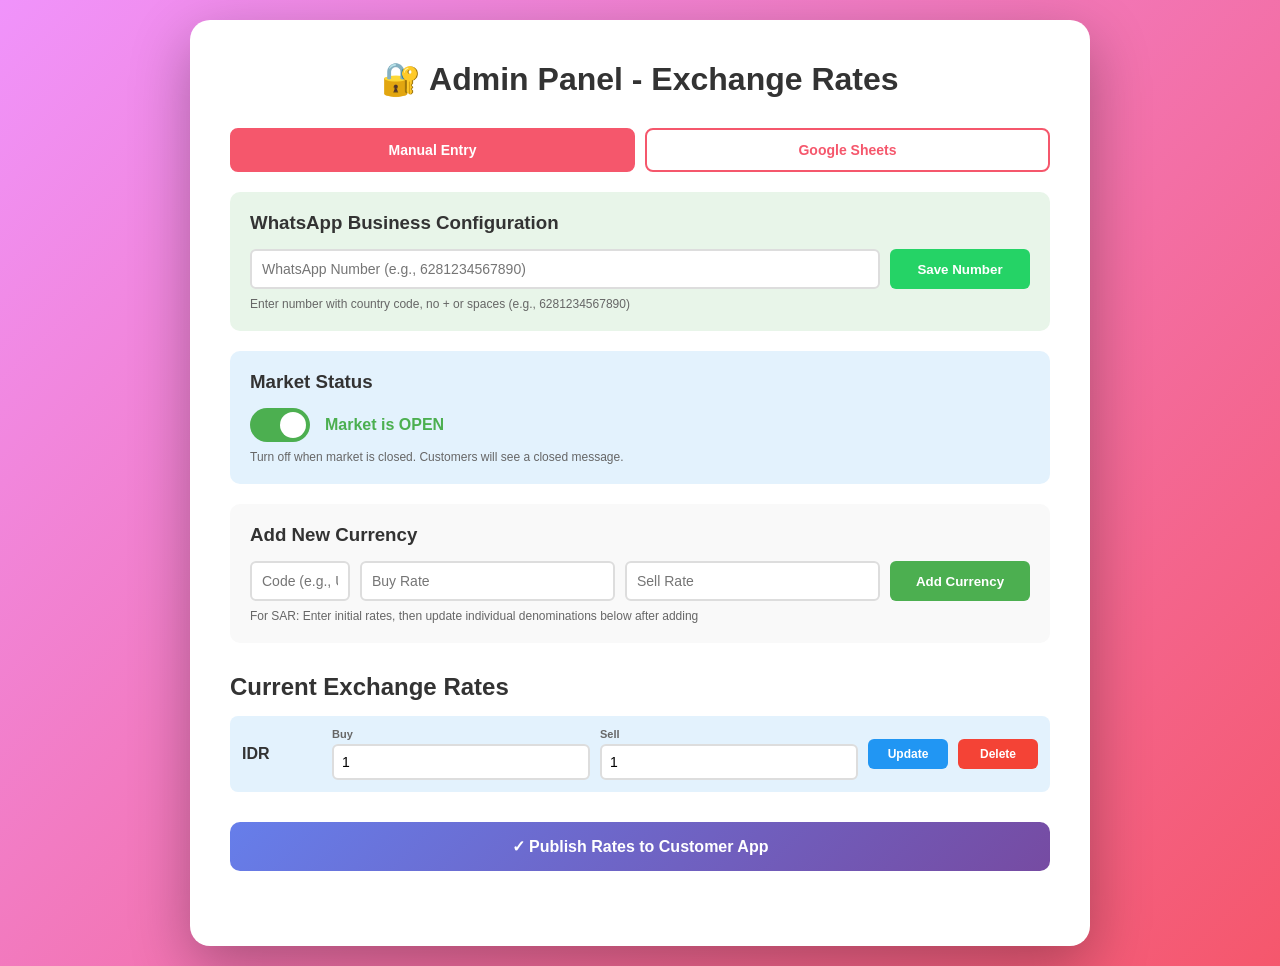
==== admin.html @ ca3baa50 "Add files via upload" ====
<!DOCTYPE html>
<html lang="en">
<head>
    <meta charset="UTF-8">
    <meta name="viewport" content="width=device-width, initial-scale=1.0">
    <title>Admin - Currency Rate Manager</title>
    <link rel="stylesheet" href="admin-style.css">
</head>
<body>
    <div class="container">
        <h1>🔐 Admin Panel - Exchange Rates</h1>
        
        <div class="mode-selector">
            <button id="manualMode" class="mode-btn active">Manual Entry</button>
            <button id="sheetsMode" class="mode-btn">Google Sheets</button>
        </div>

        <div id="sheetsConfig" class="config-section hidden">
            <label for="sheetsUrl">Google Sheets URL (published as CSV):</label>
            <input type="text" id="sheetsUrl" placeholder="https://docs.google.com/spreadsheets/d/...">
            <button id="loadSheets">Load from Sheets</button>
            <p class="hint">Sheet format: Column A = Currency Code, Column B = Buy Rate, Column C = Sell Rate</p>
        </div>

        <div class="whatsapp-config">
            <h3>WhatsApp Business Configuration</h3>
            <div class="whatsapp-form">
                <input type="text" id="whatsappNumber" placeholder="WhatsApp Number (e.g., 6281234567890)">
                <button id="saveWhatsapp">Save Number</button>
            </div>
            <p class="hint">Enter number with country code, no + or spaces (e.g., 6281234567890)</p>
        </div>

        <div class="market-status-config">
            <h3>Market Status</h3>
            <div class="status-toggle">
                <label class="switch">
                    <input type="checkbox" id="marketOpen" checked>
                    <span class="slider"></span>
                </label>
                <span id="statusText" class="status-text open">Market is OPEN</span>
            </div>
            <p class="hint">Turn off when market is closed. Customers will see a closed message.</p>
        </div>

        <div class="add-currency">
            <h3>Add New Currency</h3>
            <div class="add-form">
                <input type="text" id="newCurrency" placeholder="Code (e.g., USD)" maxlength="3">
                <input type="number" id="newBuyRate" placeholder="Buy Rate" step="0.01" min="0">
                <input type="number" id="newSellRate" placeholder="Sell Rate" step="0.01" min="0">
                <button id="addBtn">Add Currency</button>
            </div>
            <p class="hint">For SAR: Enter initial rates, then update individual denominations below after adding</p>
        </div>

        <div class="rates-section">
            <h2>Current Exchange Rates</h2>
            <div id="ratesList"></div>
        </div>

        <div class="actions">
            <button id="publishBtn" class="publish-btn">✓ Publish Rates to Customer App</button>
            <p class="status" id="status"></p>
        </div>
    </div>

    <script src="admin-script.js"></script>
</body>
</html>
---- admin-style.css ----
* {
    margin: 0;
    padding: 0;
    box-sizing: border-box;
}

body {
    font-family: -apple-system, BlinkMacSystemFont, 'Segoe UI', Roboto, Oxygen, Ubuntu, sans-serif;
    background: linear-gradient(135deg, #f093fb 0%, #f5576c 100%);
    min-height: 100vh;
    padding: 20px;
}

.container {
    max-width: 900px;
    margin: 0 auto;
    background: white;
    border-radius: 20px;
    padding: 40px;
    box-shadow: 0 20px 60px rgba(0,0,0,0.3);
}

h1 {
    text-align: center;
    color: #333;
    margin-bottom: 30px;
}

h2, h3 {
    color: #333;
    margin-bottom: 15px;
}

.mode-selector {
    display: flex;
    gap: 10px;
    margin-bottom: 20px;
}

.mode-btn {
    flex: 1;
    padding: 12px;
    border: 2px solid #f5576c;
    background: white;
    color: #f5576c;
    border-radius: 8px;
    cursor: pointer;
    font-size: 14px;
    font-weight: 600;
    transition: all 0.3s;
}

.mode-btn.active {
    background: #f5576c;
    color: white;
}

.config-section {
    background: #fff5f7;
    padding: 20px;
    border-radius: 10px;
    margin-bottom: 20px;
}

.config-section label {
    display: block;
    margin-bottom: 8px;
    font-weight: 600;
    color: #333;
}

.config-section input {
    width: 100%;
    padding: 10px;
    border: 2px solid #ddd;
    border-radius: 6px;
    font-size: 14px;
    margin-bottom: 10px;
}

.config-section button {
    width: 100%;
    padding: 12px;
    background: #f5576c;
    color: white;
    border: none;
    border-radius: 6px;
    cursor: pointer;
    font-weight: 600;
}

.hint {
    font-size: 12px;
    color: #666;
    margin-top: 8px;
}

.whatsapp-config {
    background: #e8f5e9;
    padding: 20px;
    border-radius: 10px;
    margin-bottom: 20px;
}

.whatsapp-form {
    display: grid;
    grid-template-columns: 1fr 140px;
    gap: 10px;
}

.whatsapp-form input {
    padding: 10px;
    border: 2px solid #ddd;
    border-radius: 6px;
    font-size: 14px;
}

.whatsapp-form button {
    padding: 10px;
    background: #25D366;
    color: white;
    border: none;
    border-radius: 6px;
    cursor: pointer;
    font-weight: 600;
}

.market-status-config {
    background: #e3f2fd;
    padding: 20px;
    border-radius: 10px;
    margin-bottom: 20px;
}

.status-toggle {
    display: flex;
    align-items: center;
    gap: 15px;
}

.switch {
    position: relative;
    display: inline-block;
    width: 60px;
    height: 34px;
}

.switch input {
    opacity: 0;
    width: 0;
    height: 0;
}

.slider {
    position: absolute;
    cursor: pointer;
    top: 0;
    left: 0;
    right: 0;
    bottom: 0;
    background-color: #ccc;
    transition: .4s;
    border-radius: 34px;
}

.slider:before {
    position: absolute;
    content: "";
    height: 26px;
    width: 26px;
    left: 4px;
    bottom: 4px;
    background-color: white;
    transition: .4s;
    border-radius: 50%;
}

input:checked + .slider {
    background-color: #4CAF50;
}

input:checked + .slider:before {
    transform: translateX(26px);
}

.status-text {
    font-size: 16px;
    font-weight: 600;
}

.status-text.open {
    color: #4CAF50;
}

.status-text.closed {
    color: #f44336;
}

.add-currency {
    background: #f9f9f9;
    padding: 20px;
    border-radius: 10px;
    margin-bottom: 30px;
}

.add-form {
    display: grid;
    grid-template-columns: 100px 1fr 1fr 140px;
    gap: 10px;
}

.add-form input {
    padding: 10px;
    border: 2px solid #ddd;
    border-radius: 6px;
    font-size: 14px;
}

.add-form button {
    padding: 10px;
    background: #4CAF50;
    color: white;
    border: none;
    border-radius: 6px;
    cursor: pointer;
    font-weight: 600;
}

.rates-section {
    margin-bottom: 30px;
}

#ratesList {
    display: grid;
    gap: 10px;
}

.rate-item {
    display: grid;
    grid-template-columns: 80px 2fr 80px 80px;
    gap: 10px;
    align-items: center;
    padding: 12px;
    background: #f9f9f9;
    border-radius: 8px;
}

.rate-inputs {
    display: flex;
    gap: 10px;
}

.rate-input-group {
    flex: 1;
    display: flex;
    flex-direction: column;
    gap: 4px;
}

.rate-label {
    font-size: 11px;
    color: #666;
    font-weight: 600;
}

.rate-item.base {
    background: #e3f2fd;
}

.rate-item label {
    font-weight: 600;
    color: #333;
}

.rate-item input {
    padding: 8px;
    border: 2px solid #ddd;
    border-radius: 6px;
    font-size: 14px;
}

.rate-item button {
    padding: 8px;
    color: white;
    border: none;
    border-radius: 6px;
    cursor: pointer;
    font-size: 12px;
    font-weight: 600;
}

.rate-item .update-btn {
    background: #2196F3;
}

.rate-item .delete-btn {
    background: #f44336;
}

.sar-denominations {
    display: flex;
    flex-direction: column;
    gap: 10px;
    flex: 1;
}

.denom-section {
    display: flex;
    align-items: center;
    gap: 10px;
    padding: 8px;
    background: white;
    border-radius: 6px;
}

.denom-title {
    font-weight: 600;
    color: #003366;
    min-width: 60px;
    font-size: 13px;
}

.actions {
    text-align: center;
}

.publish-btn {
    width: 100%;
    padding: 15px;
    background: linear-gradient(135deg, #667eea 0%, #764ba2 100%);
    color: white;
    border: none;
    border-radius: 10px;
    font-size: 16px;
    font-weight: 600;
    cursor: pointer;
    transition: transform 0.2s;
}

.publish-btn:hover {
    transform: translateY(-2px);
}

.status {
    margin-top: 15px;
    padding: 10px;
    border-radius: 6px;
    font-weight: 600;
}

.status.success {
    background: #d4edda;
    color: #155724;
}

.status.error {
    background: #f8d7da;
    color: #721c24;
}

.hidden {
    display: none;
}
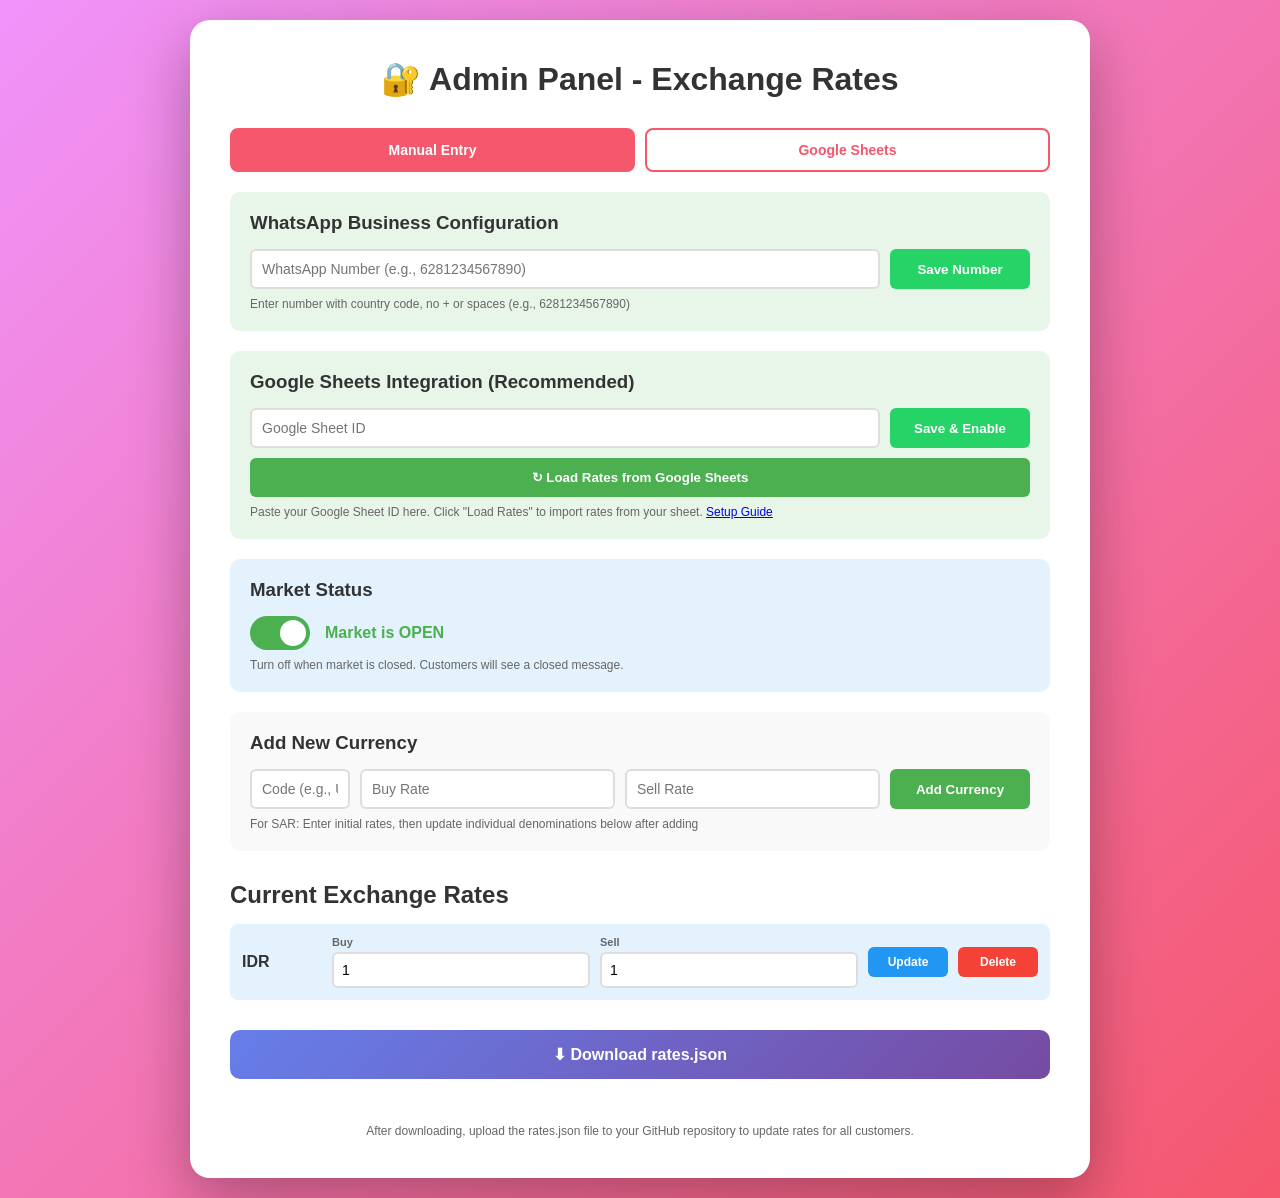
==== commit 188f8557: "Add files via upload" ====
--- a/admin.html
+++ b/admin.html
@@ -31,6 +31,16 @@
             <p class="hint">Enter number with country code, no + or spaces (e.g., 6281234567890)</p>
         </div>
 
+        <div class="whatsapp-config">
+            <h3>Google Sheets Integration (Recommended)</h3>
+            <div class="whatsapp-form">
+                <input type="text" id="googleSheetId" placeholder="Google Sheet ID">
+                <button id="saveSheetId">Save & Enable</button>
+            </div>
+            <button id="loadFromSheets" class="load-sheets-btn" style="width: 100%; margin-top: 10px; padding: 12px; background: #4CAF50; color: white; border: none; border-radius: 6px; cursor: pointer; font-weight: 600;">↻ Load Rates from Google Sheets</button>
+            <p class="hint">Paste your Google Sheet ID here. Click "Load Rates" to import rates from your sheet. <a href="GOOGLE-SHEETS-SETUP.md" target="_blank">Setup Guide</a></p>
+        </div>
+
         <div class="market-status-config">
             <h3>Market Status</h3>
             <div class="status-toggle">
@@ -60,8 +70,9 @@
         </div>
 
         <div class="actions">
-            <button id="publishBtn" class="publish-btn">✓ Publish Rates to Customer App</button>
+            <button id="publishBtn" class="publish-btn">⬇ Download rates.json</button>
             <p class="status" id="status"></p>
+            <p class="hint" style="margin-top: 10px;">After downloading, upload the rates.json file to your GitHub repository to update rates for all customers.</p>
         </div>
     </div>
 
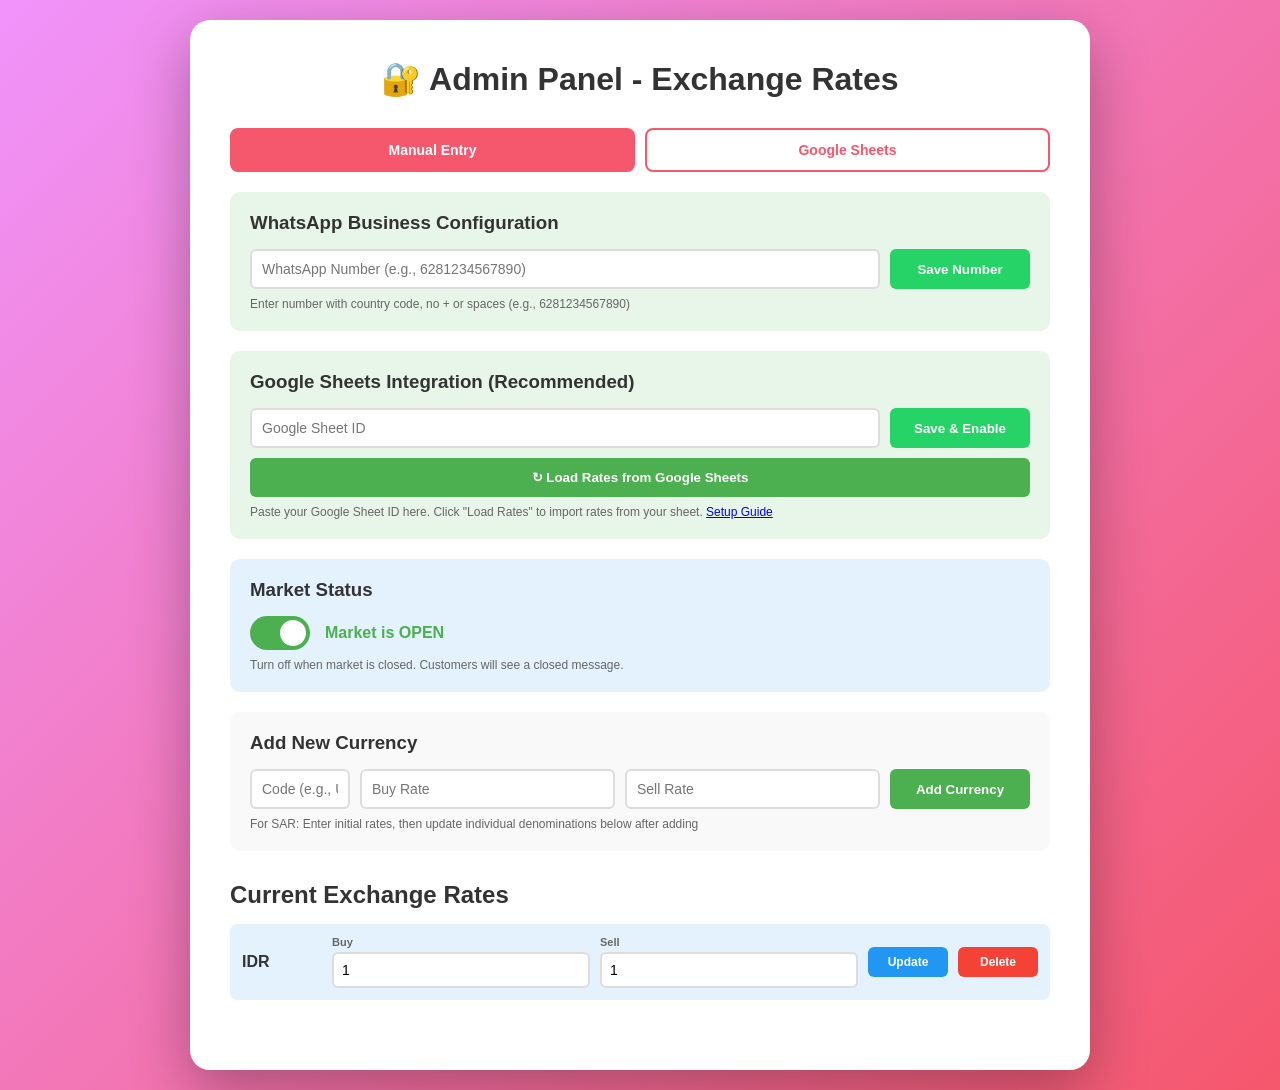
==== commit 8f34779c: "Add files via upload" ====
--- a/admin.html
+++ b/admin.html
@@ -68,12 +68,6 @@
             <h2>Current Exchange Rates</h2>
             <div id="ratesList"></div>
         </div>
-
-        <div class="actions">
-            <button id="publishBtn" class="publish-btn">⬇ Download rates.json</button>
-            <p class="status" id="status"></p>
-            <p class="hint" style="margin-top: 10px;">After downloading, upload the rates.json file to your GitHub repository to update rates for all customers.</p>
-        </div>
     </div>
 
     <script src="admin-script.js"></script>
